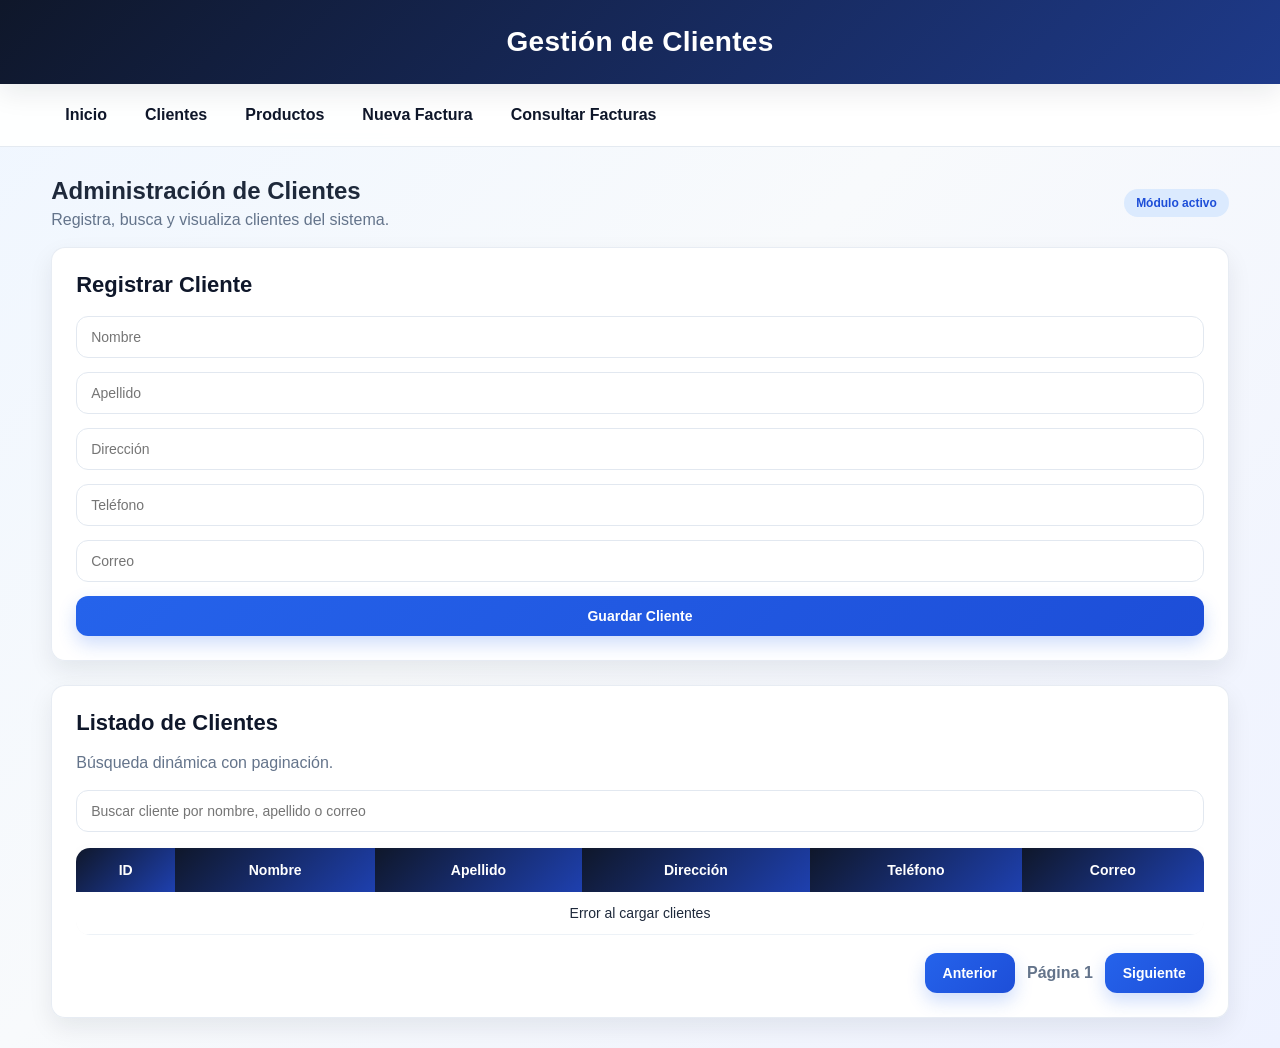
==== FrontEnd/pages/clientes.html @ fe0275a5 "first commit" ====
<!DOCTYPE html>
<html lang="es">
<head>
  <meta charset="UTF-8">
  <meta name="viewport" content="width=device-width, initial-scale=1.0">
  <title>Gestión de Clientes</title>
  <link rel="stylesheet" href="../css/styles.css">
</head>
<body>
  <header class="header">
    <h1>Gestión de Clientes</h1>
  </header>

  <nav class="top-nav">
  <div class="top-nav-container">
    <a href="../index.html">Inicio</a>
    <a href="./clientes.html">Clientes</a>
    <a href="./productos.html">Productos</a>
    <a href="./factura.html">Nueva Factura</a>
    <a href="./facturas.html">Consultar Facturas</a>
  </div>
</nav>

  <main class="container">
  <section class="page-header">
    <div>
      <h2>Administración de Clientes</h2>
      <p>Registra, busca y visualiza clientes del sistema.</p>
    </div>
    <span class="badge">Módulo activo</span>
  </section>

  <section class="form-section">
    <h2>Registrar Cliente</h2>
    <form id="clienteForm">
      <input type="text" id="nombre" placeholder="Nombre" required>
      <input type="text" id="apellido" placeholder="Apellido" required>
      <input type="text" id="direccion" placeholder="Dirección" required>
      <input type="text" id="telefono" placeholder="Teléfono" required>
      <input type="email" id="correo" placeholder="Correo" required>
      <button type="submit">Guardar Cliente</button>
    </form>
  </section>

  <section class="list-section">
    <div class="page-header">
      <div>
        <h2>Listado de Clientes</h2>
        <p>Búsqueda dinámica con paginación.</p>
      </div>
    </div>

    <input type="text" id="buscarCliente" placeholder="Buscar cliente por nombre, apellido o correo">

    <div class="table-wrapper">
      <table>
        <thead>
          <tr>
            <th>ID</th>
            <th>Nombre</th>
            <th>Apellido</th>
            <th>Dirección</th>
            <th>Teléfono</th>
            <th>Correo</th>
          </tr>
        </thead>
        <tbody id="clientesBody"></tbody>
      </table>
    </div>

    <div class="pagination">
      <button id="btnAnterior">Anterior</button>
      <span id="paginaActual">Página 1</span>
      <button id="btnSiguiente">Siguiente</button>
    </div>
  </section>
</main>

  <script src="../js/clientes.js"></script>
</body>
</html>
---- FrontEnd/css/styles.css ----
:root {
  --primary: #2563eb;
  --primary-dark: #1d4ed8;
  --secondary: #0f172a;
  --success: #16a34a;
  --danger: #dc2626;
  --warning: #f59e0b;
  --background: #f8fafc;
  --surface: #ffffff;
  --border: #e2e8f0;
  --text: #1e293b;
  --text-light: #64748b;
  --shadow: 0 10px 25px rgba(15, 23, 42, 0.08);
  --radius: 14px;
  --radius-sm: 10px;
}

* {
  margin: 0;
  padding: 0;
  box-sizing: border-box;
  font-family: "Segoe UI", Arial, sans-serif;
}

body {
  background: linear-gradient(135deg, #eff6ff 0%, #f8fafc 45%, #eef2ff 100%);
  color: var(--text);
  min-height: 100vh;
}

.header {
  background: linear-gradient(135deg, var(--secondary), #1e3a8a);
  color: white;
  padding: 26px 20px;
  text-align: center;
  box-shadow: var(--shadow);
  position: sticky;
  top: 0;
  z-index: 20;
}

.header h1 {
  font-size: 28px;
  font-weight: 700;
  letter-spacing: 0.3px;
}

.container {
  width: 92%;
  max-width: 1180px;
  margin: 30px auto;
}

.menu {
  display: grid;
  grid-template-columns: repeat(auto-fit, minmax(240px, 1fr));
  gap: 22px;
}

.card {
  display: block;
  text-decoration: none;
  background: var(--surface);
  padding: 28px 22px;
  border-radius: var(--radius);
  box-shadow: var(--shadow);
  border: 1px solid rgba(226, 232, 240, 0.8);
  font-weight: 700;
  color: var(--primary);
  transition: transform 0.25s ease, box-shadow 0.25s ease, background 0.25s ease;
  position: relative;
  overflow: hidden;
}

.card::before {
  content: "";
  position: absolute;
  inset: 0;
  background: linear-gradient(135deg, rgba(37, 99, 235, 0.08), rgba(99, 102, 241, 0.04));
  opacity: 0;
  transition: opacity 0.25s ease;
}

.card:hover {
  transform: translateY(-6px);
  box-shadow: 0 16px 35px rgba(37, 99, 235, 0.15);
}

.card:hover::before {
  opacity: 1;
}

.form-section,
.list-section {
  background: rgba(255, 255, 255, 0.96);
  backdrop-filter: blur(8px);
  padding: 24px;
  margin-bottom: 24px;
  border-radius: var(--radius);
  box-shadow: var(--shadow);
  border: 1px solid rgba(226, 232, 240, 0.8);
}

.form-section h2,
.list-section h2 {
  margin-bottom: 18px;
  color: var(--secondary);
  font-size: 22px;
}

form {
  display: grid;
  gap: 14px;
}

input,
select,
textarea,
button {
  font-size: 14px;
}

form input,
form select,
form textarea,
#buscarCliente,
#buscarProducto,
#buscarNumero,
#buscarFecha,
input[type="date"],
input[type="number"],
input[type="text"],
input[type="email"] {
  width: 100%;
  padding: 12px 14px;
  border: 1px solid var(--border);
  border-radius: 12px;
  background-color: #fff;
  color: var(--text);
  outline: none;
  transition: border-color 0.2s ease, box-shadow 0.2s ease;
}

form input:focus,
form select:focus,
form textarea:focus,
#buscarCliente:focus,
#buscarProducto:focus,
#buscarNumero:focus,
#buscarFecha:focus,
input[type="date"]:focus,
input[type="number"]:focus,
input[type="text"]:focus,
input[type="email"]:focus {
  border-color: var(--primary);
  box-shadow: 0 0 0 4px rgba(37, 99, 235, 0.12);
}

button {
  background: linear-gradient(135deg, var(--primary), var(--primary-dark));
  color: white;
  border: none;
  border-radius: 12px;
  padding: 12px 18px;
  font-weight: 600;
  cursor: pointer;
  transition: transform 0.2s ease, opacity 0.2s ease, box-shadow 0.2s ease;
  box-shadow: 0 8px 18px rgba(37, 99, 235, 0.22);
}

button:hover {
  transform: translateY(-2px);
  opacity: 0.96;
}

button:disabled {
  background: #94a3b8;
  box-shadow: none;
  cursor: not-allowed;
  transform: none;
}

table {
  width: 100%;
  border-collapse: separate;
  border-spacing: 0;
  margin-top: 16px;
  overflow: hidden;
  border-radius: 14px;
  background: white;
  box-shadow: 0 8px 20px rgba(15, 23, 42, 0.05);
}

table thead th {
  background: linear-gradient(135deg, var(--secondary), #1e40af);
  color: white;
  font-weight: 600;
  padding: 14px 12px;
  text-align: center;
  font-size: 14px;
}

table tbody td {
  border-bottom: 1px solid #edf2f7;
  padding: 13px 12px;
  text-align: center;
  color: var(--text);
  font-size: 14px;
}

table tbody tr:nth-child(even) {
  background-color: #f8fbff;
}

table tbody tr:hover {
  background-color: #eef4ff;
}

.pagination {
  margin-top: 18px;
  display: flex;
  gap: 12px;
  align-items: center;
  justify-content: flex-end;
  flex-wrap: wrap;
}

.pagination span {
  color: var(--text-light);
  font-weight: 600;
}

.resultados-busqueda {
  border: 1px solid var(--border);
  border-top: none;
  max-height: 210px;
  overflow-y: auto;
  background: white;
  margin-top: -8px;
  margin-bottom: 16px;
  border-bottom-left-radius: 12px;
  border-bottom-right-radius: 12px;
  box-shadow: 0 8px 20px rgba(15, 23, 42, 0.06);
}

.resultado-item {
  padding: 12px 14px;
  border-top: 1px solid #eef2f7;
  cursor: pointer;
  transition: background-color 0.2s ease;
}

.resultado-item:hover {
  background-color: #eff6ff;
}

.seleccionado-box,
.cantidad-box,
.total-box {
  margin-top: 16px;
}

.seleccionado-box {
  background: linear-gradient(135deg, #eff6ff, #f8fafc);
  border: 1px solid #bfdbfe;
  padding: 14px 16px;
  border-radius: 12px;
  color: var(--secondary);
  display: flex;
  align-items: center;
  gap: 10px;
  flex-wrap: wrap;
}

.cantidad-box {
  display: flex;
  gap: 12px;
  align-items: center;
  flex-wrap: wrap;
}

.cantidad-box input {
  flex: 1;
  min-width: 180px;
}

.total-box {
  text-align: right;
  font-size: 22px;
  color: var(--secondary);
  padding-top: 12px;
}

.total-box strong {
  color: var(--primary-dark);
}

a {
  color: var(--primary);
  text-decoration: none;
  font-weight: 600;
}

a:hover {
  text-decoration: underline;
}

hr {
  border: none;
  border-top: 1px solid var(--border);
  margin: 20px 0;
}

@media (max-width: 768px) {
  .header h1 {
    font-size: 22px;
  }

  .container {
    width: 95%;
    margin: 20px auto;
  }

  .form-section,
  .list-section {
    padding: 18px;
  }

  table {
    display: block;
    overflow-x: auto;
    white-space: nowrap;
  }

  .pagination {
    justify-content: center;
  }

  .total-box {
    text-align: left;
  }
}

.top-nav {
  background: rgba(255, 255, 255, 0.92);
  border-bottom: 1px solid rgba(226, 232, 240, 0.9);
  backdrop-filter: blur(10px);
  position: sticky;
  top: 82px;
  z-index: 15;
}

.top-nav-container {
  width: 92%;
  max-width: 1180px;
  margin: 0 auto;
  display: flex;
  gap: 10px;
  flex-wrap: wrap;
  padding: 12px 0;
}

.top-nav a {
  padding: 10px 14px;
  border-radius: 10px;
  color: var(--secondary);
  text-decoration: none;
  font-weight: 600;
  transition: background-color 0.2s ease, color 0.2s ease;
}

.top-nav a:hover {
  background-color: #dbeafe;
  color: var(--primary-dark);
  text-decoration: none;
}

.page-header {
  display: flex;
  justify-content: space-between;
  align-items: center;
  gap: 14px;
  margin-bottom: 18px;
  flex-wrap: wrap;
}

.page-header p {
  color: var(--text-light);
  margin-top: 6px;
}

.badge {
  display: inline-block;
  background: #dbeafe;
  color: var(--primary-dark);
  font-weight: 700;
  font-size: 12px;
  padding: 7px 12px;
  border-radius: 999px;
}

.action-row {
  display: flex;
  gap: 12px;
  flex-wrap: wrap;
  align-items: center;
}

.small-button {
  padding: 8px 12px;
  font-size: 13px;
  border-radius: 10px;
}

.table-wrapper {
  overflow-x: auto;
  border-radius: 14px;
}

.empty-state {
  text-align: center;
  color: var(--text-light);
  padding: 25px 10px;
}

@media (max-width: 768px) {
  .top-nav {
    top: 74px;
  }

  .top-nav-container {
    width: 95%;
  }

  .page-header {
    align-items: flex-start;
  }
}
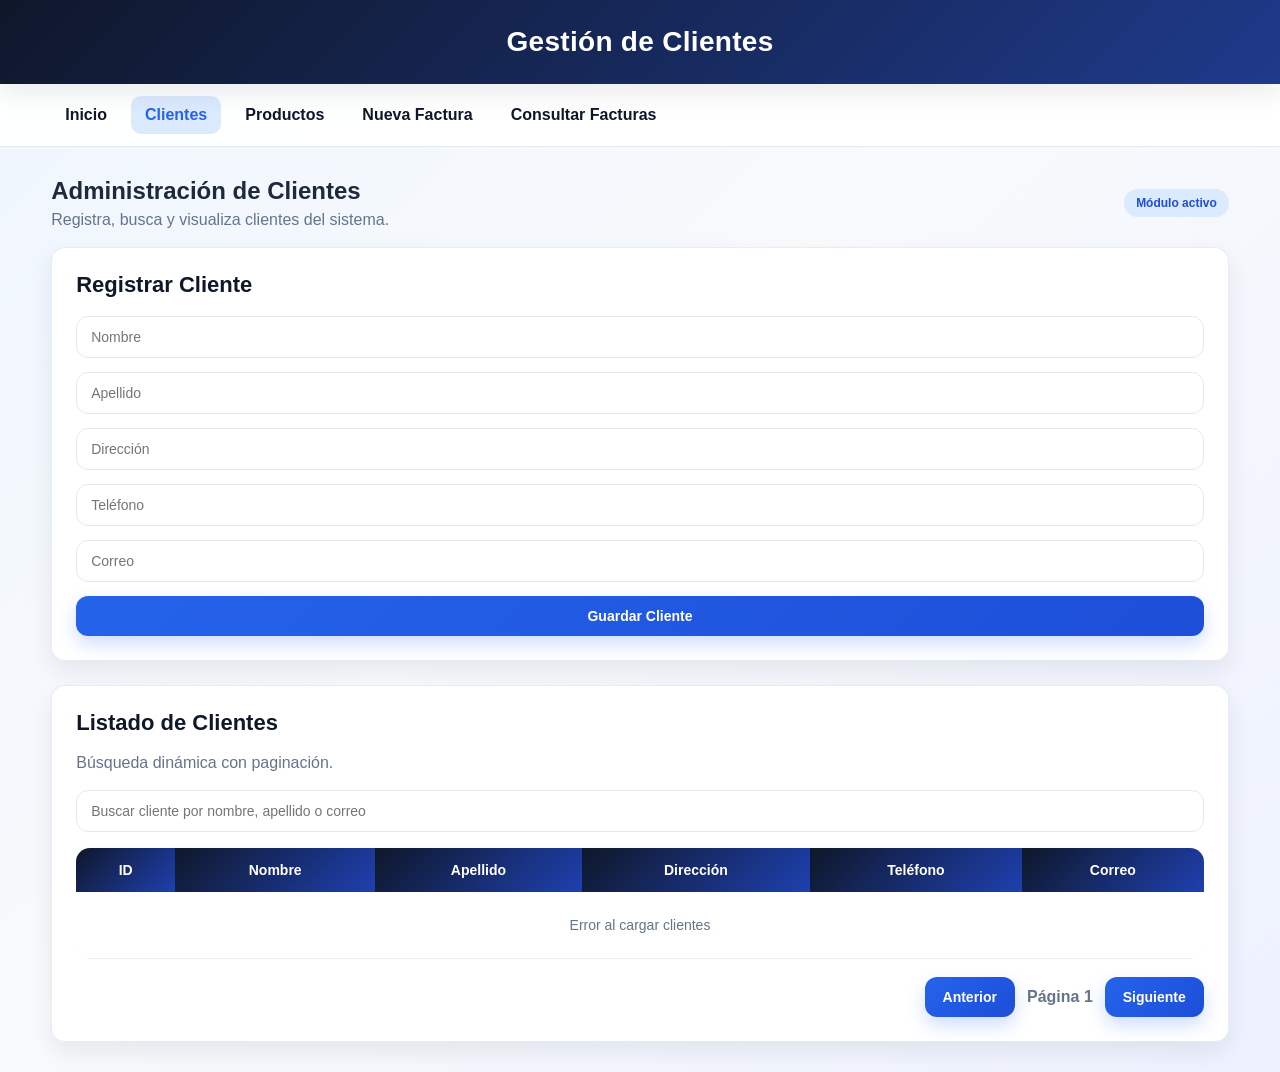
==== commit 54879ff9: "Select State, Paginacion de 10, Guardado de PDFs en carpeta exclusiva" ====
--- a/FrontEnd/pages/clientes.html
+++ b/FrontEnd/pages/clientes.html
@@ -11,13 +11,13 @@
     <h1>Gestión de Clientes</h1>
   </header>
 
-  <nav class="top-nav">
+<nav class="top-nav">
   <div class="top-nav-container">
-    <a href="../index.html">Inicio</a>
-    <a href="./clientes.html">Clientes</a>
-    <a href="./productos.html">Productos</a>
-    <a href="./factura.html">Nueva Factura</a>
-    <a href="./facturas.html">Consultar Facturas</a>
+    <a href="../index.html" class="nav-link">Inicio</a>
+    <a href="./clientes.html" class="nav-link">Clientes</a>
+    <a href="./productos.html" class="nav-link">Productos</a>
+    <a href="./factura.html" class="nav-link">Nueva Factura</a>
+    <a href="./facturas.html" class="nav-link">Consultar Facturas</a>
   </div>
 </nav>
 
@@ -76,6 +76,9 @@
   </section>
 </main>
 
-  <script src="../js/clientes.js"></script>
+  <div id="toast-container"></div>
+<script src="../js/toast.js"></script>
+<script src="../js/clientes.js"></script>
+<script src="../js/nav.js"></script>
 </body>
 </html>
--- a/FrontEnd/css/styles.css
+++ b/FrontEnd/css/styles.css
@@ -435,4 +435,136 @@
   .page-header {
     align-items: flex-start;
   }
+}
+
+#toast-container {
+  position: fixed;
+  top: 95px;
+  right: 20px;
+  z-index: 9999;
+  display: flex;
+  flex-direction: column;
+  gap: 12px;
+  pointer-events: none;
+}
+
+.toast {
+  min-width: 280px;
+  max-width: 360px;
+  padding: 14px 16px;
+  border-radius: 14px;
+  color: white;
+  font-weight: 600;
+  box-shadow: 0 14px 30px rgba(15, 23, 42, 0.18);
+  opacity: 0;
+  transform: translateX(30px);
+  animation: toastIn 0.3s ease forwards;
+  pointer-events: auto;
+  position: relative;
+  overflow: hidden;
+}
+
+.toast.success {
+  background: linear-gradient(135deg, #16a34a, #22c55e);
+}
+
+.toast.error {
+  background: linear-gradient(135deg, #dc2626, #ef4444);
+}
+
+.toast.info {
+  background: linear-gradient(135deg, #2563eb, #3b82f6);
+}
+
+.toast.warning {
+  background: linear-gradient(135deg, #d97706, #f59e0b);
+}
+
+.toast::after {
+  content: "";
+  position: absolute;
+  left: 0;
+  bottom: 0;
+  height: 4px;
+  width: 100%;
+  background: rgba(255, 255, 255, 0.35);
+  animation: toastBar 3.5s linear forwards;
+}
+
+.toast-close {
+  background: transparent;
+  border: none;
+  color: white;
+  font-size: 18px;
+  font-weight: bold;
+  cursor: pointer;
+  box-shadow: none;
+  padding: 0;
+  margin-left: 12px;
+}
+
+.toast-content {
+  display: flex;
+  justify-content: space-between;
+  align-items: flex-start;
+  gap: 12px;
+}
+
+.toast-message {
+  line-height: 1.4;
+  flex: 1;
+}
+
+@keyframes toastIn {
+  to {
+    opacity: 1;
+    transform: translateX(0);
+  }
+}
+
+@keyframes toastOut {
+  to {
+    opacity: 0;
+    transform: translateX(30px);
+  }
+}
+
+@keyframes toastBar {
+  from {
+    width: 100%;
+  }
+  to {
+    width: 0%;
+  }
+}
+
+@media (max-width: 768px) {
+  #toast-container {
+    top: 85px;
+    right: 12px;
+    left: 12px;
+  }
+
+  .toast {
+    min-width: auto;
+    max-width: 100%;
+  }
+}
+
+.nav-link {
+  padding: 10px 18px;
+  border-radius: 10px;
+  transition: all 0.3s ease;
+}
+
+/* Hover bonito */
+.nav-link:hover {
+  background: rgba(0, 0, 0, 0.05);
+}
+
+/* ACTIVO (como tu imagen) */
+.nav-link.active {
+  background: #dbeafe; /* azul clarito */
+  color: #2563eb;       /* azul */
+  font-weight: 600;
 }
